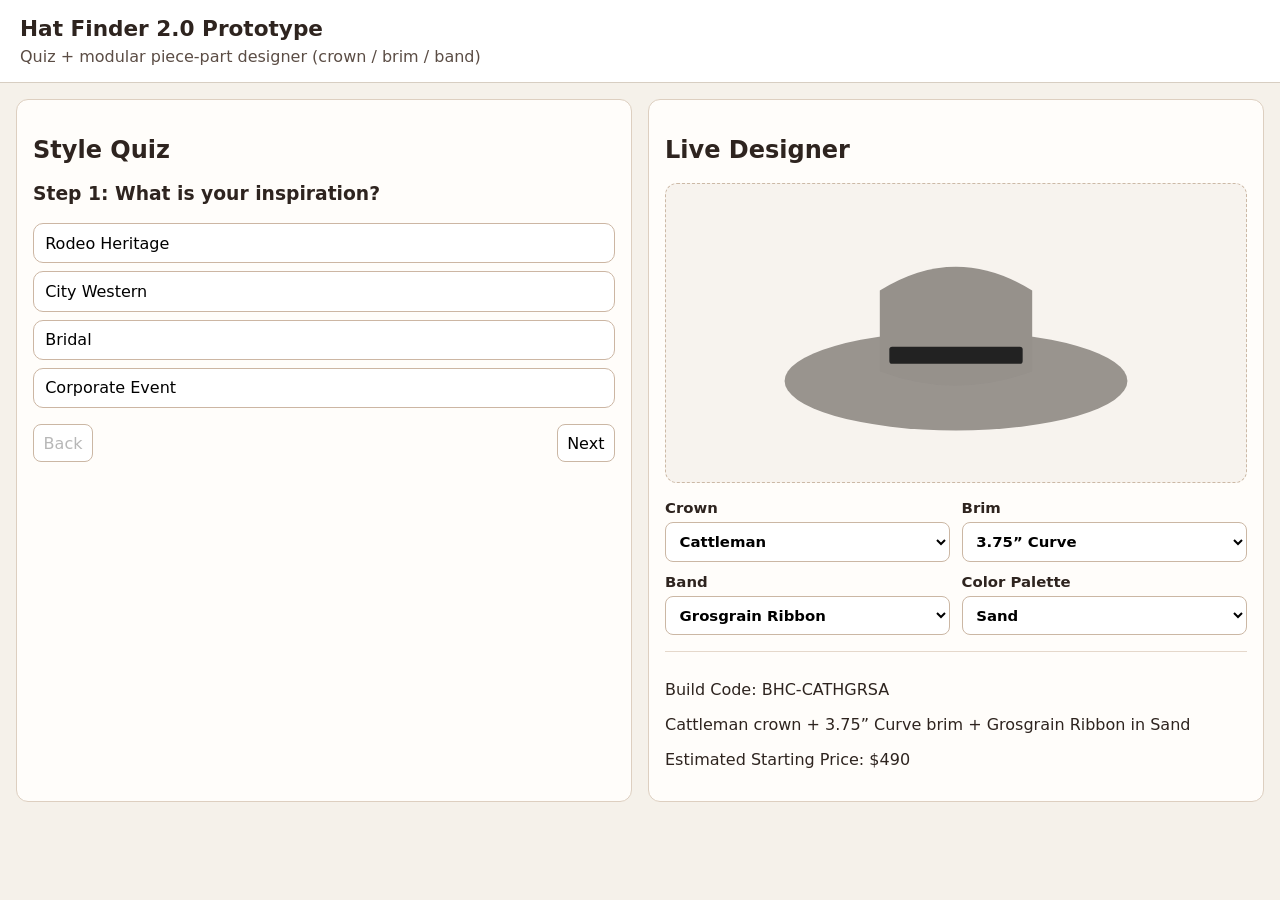
==== prototype/hat-finder-2.0/index.html @ c8cbddb5 "Build Hat Finder 2.0 interactive prototype with modular designer" ====
<!doctype html>
<html lang="en">
  <head>
    <meta charset="UTF-8" />
    <meta name="viewport" content="width=device-width, initial-scale=1.0" />
    <title>Broadmoor Hat Co — Hat Finder 2.0 Prototype</title>
    <link rel="stylesheet" href="./styles.css" />
  </head>
  <body>
    <header class="topbar">
      <h1>Hat Finder 2.0 Prototype</h1>
      <p>Quiz + modular piece-part designer (crown / brim / band)</p>
    </header>

    <main class="layout">
      <section class="panel" id="quizPanel">
        <h2>Style Quiz</h2>
        <div id="quizStep" class="quiz-step"></div>
        <div class="quiz-actions">
          <button id="prevBtn" type="button">Back</button>
          <button id="nextBtn" type="button">Next</button>
        </div>
      </section>

      <section class="panel" id="designerPanel">
        <h2>Live Designer</h2>
        <div class="preview-wrap">
          <svg class="hat-preview" viewBox="0 0 420 280" role="img" aria-label="Hat preview">
            <g id="layerBrim"></g>
            <g id="layerCrown"></g>
            <g id="layerBand"></g>
          </svg>
        </div>

        <form id="builderForm" class="controls">
          <label>
            Crown
            <select id="crownSelect"></select>
          </label>

          <label>
            Brim
            <select id="brimSelect"></select>
          </label>

          <label>
            Band
            <select id="bandSelect"></select>
          </label>

          <label>
            Color Palette
            <select id="colorSelect"></select>
          </label>
        </form>

        <div class="result">
          <p id="buildCode"></p>
          <p id="buildSummary"></p>
          <p id="buildPrice"></p>
        </div>
      </section>
    </main>

    <script src="./app.js"></script>
  </body>
</html>
---- prototype/hat-finder-2.0/styles.css ----
:root {
  --bg: #f5f1ea;
  --ink: #2e241f;
  --panel: #fffdfa;
  --accent: #7c4f3c;
}

* { box-sizing: border-box; }
body {
  margin: 0;
  font-family: Inter, system-ui, -apple-system, sans-serif;
  background: var(--bg);
  color: var(--ink);
}

.topbar {
  padding: 1rem 1.25rem;
  border-bottom: 1px solid #d7cec2;
  background: #fff;
}
.topbar h1 { margin: 0; font-size: 1.35rem; }
.topbar p { margin: 0.35rem 0 0; color: #5b4d45; }

.layout {
  display: grid;
  grid-template-columns: 1fr 1fr;
  gap: 1rem;
  padding: 1rem;
}

.panel {
  background: var(--panel);
  border: 1px solid #ddcfc0;
  border-radius: 12px;
  padding: 1rem;
}

.quiz-step h3 { margin-top: 0; }
.options { display: grid; gap: 0.5rem; }
.options button {
  border: 1px solid #ccb6a3;
  background: #fff;
  border-radius: 10px;
  padding: 0.6rem 0.7rem;
  text-align: left;
  cursor: pointer;
}
.options button.active {
  border-color: var(--accent);
  background: #f9efe7;
}
.quiz-actions {
  display: flex;
  justify-content: space-between;
  margin-top: 1rem;
}

.preview-wrap {
  display: grid;
  place-items: center;
  background: #f7f3ee;
  border: 1px dashed #ccb9a6;
  border-radius: 12px;
  min-height: 300px;
}
.hat-preview { width: 100%; max-width: 400px; }

.controls {
  display: grid;
  grid-template-columns: repeat(2, minmax(160px, 1fr));
  gap: 0.7rem;
  margin-top: 1rem;
}
.controls label {
  display: grid;
  gap: 0.3rem;
  font-weight: 600;
  font-size: 0.93rem;
}
select, button {
  font: inherit;
  padding: 0.55rem 0.6rem;
  border-radius: 8px;
  border: 1px solid #cbb7a4;
  background: #fff;
}

.result {
  margin-top: 1rem;
  border-top: 1px solid #e5d8cb;
  padding-top: 0.75rem;
}

@media (max-width: 900px) {
  .layout { grid-template-columns: 1fr; }
}
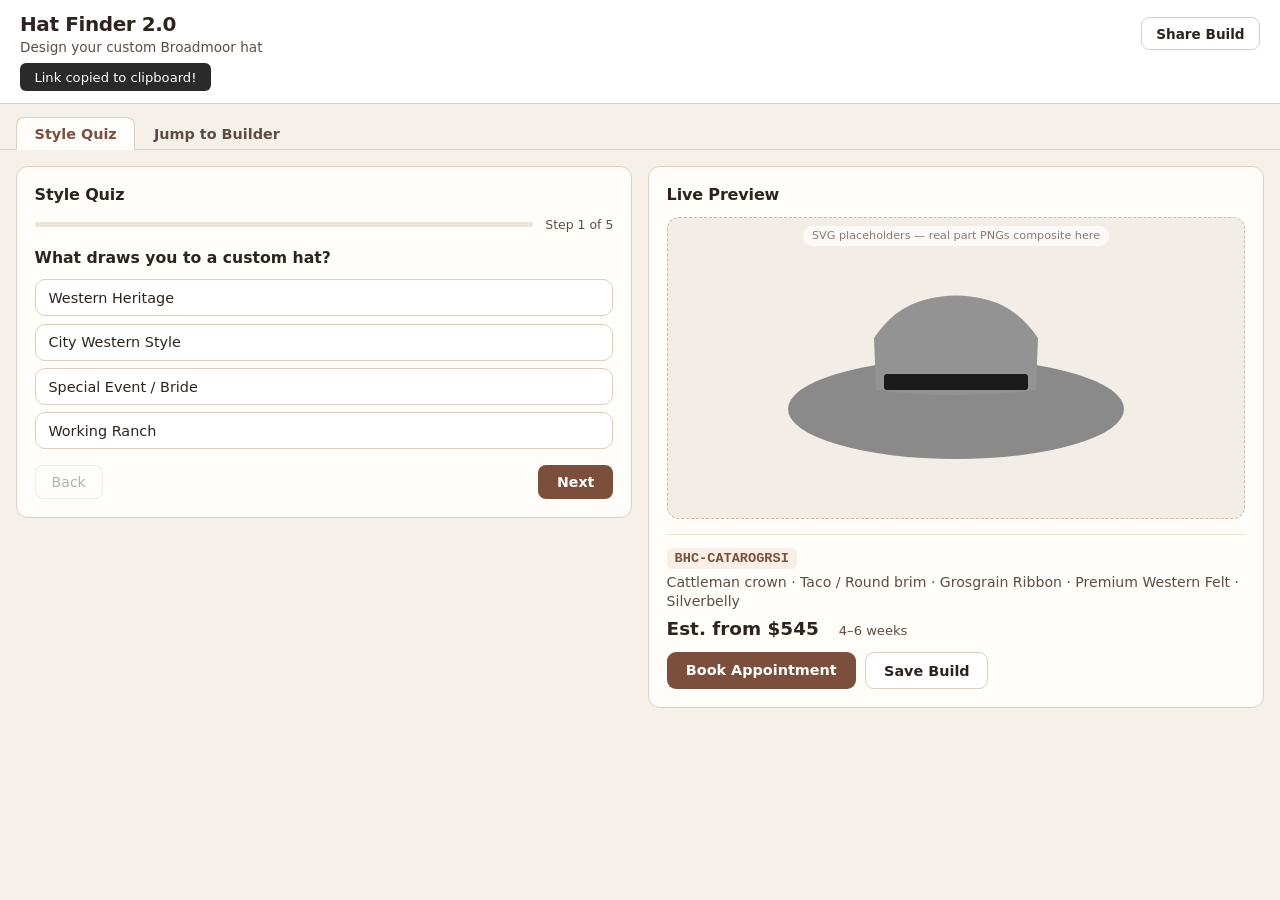
==== commit 0b4f2d37: "Extend Hat Finder 2.0 prototype with full manifest catalog and PNG asset system - Expand catalog to " ====
--- a/prototype/hat-finder-2.0/index.html
+++ b/prototype/hat-finder-2.0/index.html
@@ -3,61 +3,113 @@
   <head>
     <meta charset="UTF-8" />
     <meta name="viewport" content="width=device-width, initial-scale=1.0" />
-    <title>Broadmoor Hat Co — Hat Finder 2.0 Prototype</title>
+    <title>Broadmoor Hat Co — Hat Finder 2.0</title>
     <link rel="stylesheet" href="./styles.css" />
   </head>
   <body>
     <header class="topbar">
-      <h1>Hat Finder 2.0 Prototype</h1>
-      <p>Quiz + modular piece-part designer (crown / brim / band)</p>
+      <div class="topbar-inner">
+        <div class="topbar-brand">
+          <h1>Hat Finder 2.0</h1>
+          <p>Design your custom Broadmoor hat</p>
+        </div>
+        <button id="shareBtn" class="btn-share" type="button">Share Build</button>
+      </div>
+      <div id="shareToast" class="share-toast" hidden>Link copied to clipboard!</div>
     </header>
 
+    <nav class="mode-tabs" role="tablist">
+      <button class="tab active" data-mode="quiz" role="tab" aria-selected="true">Style Quiz</button>
+      <button class="tab" data-mode="builder" role="tab" aria-selected="false">Jump to Builder</button>
+    </nav>
+
     <main class="layout">
-      <section class="panel" id="quizPanel">
-        <h2>Style Quiz</h2>
-        <div id="quizStep" class="quiz-step"></div>
-        <div class="quiz-actions">
-          <button id="prevBtn" type="button">Back</button>
-          <button id="nextBtn" type="button">Next</button>
+      <!-- Left panel: quiz or builder controls -->
+      <section class="panel" id="leftPanel">
+
+        <!-- QUIZ MODE -->
+        <div id="quizSection">
+          <h2>Style Quiz</h2>
+          <div class="quiz-progress-wrap">
+            <div class="quiz-progress-track">
+              <div id="quizProgressBar" class="quiz-progress-fill"></div>
+            </div>
+            <span id="quizProgressLabel" class="quiz-progress-label">Step 1 of 5</span>
+          </div>
+          <div id="quizStep" class="quiz-step"></div>
+          <div class="quiz-actions">
+            <button id="prevBtn" type="button" class="btn-outline">Back</button>
+            <button id="nextBtn" type="button" class="btn-primary">Next</button>
+          </div>
+        </div>
+
+        <!-- BUILDER MODE -->
+        <div id="builderSection" hidden>
+          <h2>Configure Your Hat</h2>
+          <form id="builderForm" class="controls" autocomplete="off">
+            <label class="control-label">
+              Crown Style
+              <select id="crownSelect"></select>
+            </label>
+            <label class="control-label">
+              Brim Style
+              <select id="brimStyleSelect"></select>
+            </label>
+            <label class="control-label">
+              Brim Edge
+              <select id="brimEdgeSelect"></select>
+            </label>
+            <label class="control-label">
+              Band
+              <select id="bandSelect"></select>
+            </label>
+            <label class="control-label">
+              Material
+              <select id="materialSelect"></select>
+            </label>
+          </form>
+
+          <div class="color-section">
+            <div class="color-section-label">Color</div>
+            <div id="colorChips" class="color-chips" role="radiogroup" aria-label="Hat color"></div>
+          </div>
         </div>
       </section>
 
+      <!-- Right panel: live preview + result -->
       <section class="panel" id="designerPanel">
-        <h2>Live Designer</h2>
+        <h2>Live Preview</h2>
         <div class="preview-wrap">
-          <svg class="hat-preview" viewBox="0 0 420 280" role="img" aria-label="Hat preview">
+          <div id="assetBadge" class="asset-badge">SVG placeholders — real part PNGs composite here</div>
+          <svg
+            class="hat-preview"
+            viewBox="0 0 420 300"
+            role="img"
+            aria-label="Hat preview"
+            id="hatPreview"
+            xmlns="http://www.w3.org/2000/svg"
+          >
+            <defs id="svgDefs"></defs>
             <g id="layerBrim"></g>
             <g id="layerCrown"></g>
             <g id="layerBand"></g>
           </svg>
         </div>
 
-        <form id="builderForm" class="controls">
-          <label>
-            Crown
-            <select id="crownSelect"></select>
-          </label>
-
-          <label>
-            Brim
-            <select id="brimSelect"></select>
-          </label>
-
-          <label>
-            Band
-            <select id="bandSelect"></select>
-          </label>
-
-          <label>
-            Color Palette
-            <select id="colorSelect"></select>
-          </label>
-        </form>
-
         <div class="result">
-          <p id="buildCode"></p>
-          <p id="buildSummary"></p>
-          <p id="buildPrice"></p>
+          <div class="build-meta-row">
+            <span id="buildCode" class="build-code"></span>
+          </div>
+          <p id="buildSummary" class="build-summary"></p>
+          <div class="build-stats">
+            <span id="buildPrice" class="build-price"></span>
+            <span id="buildTurnaround" class="build-turnaround"></span>
+          </div>
+          <div id="compatNote" class="compat-note" hidden></div>
+          <div class="cta-row">
+            <a href="https://broadmoorhatco.com" target="_blank" rel="noopener" class="btn-cta">Book Appointment</a>
+            <button class="btn-secondary" type="button" id="saveBtn">Save Build</button>
+          </div>
         </div>
       </section>
     </main>
--- a/prototype/hat-finder-2.0/styles.css
+++ b/prototype/hat-finder-2.0/styles.css
@@ -1,96 +1,390 @@
 :root {
   --bg: #f5f1ea;
   --ink: #2e241f;
+  --ink-light: #5b4d45;
   --panel: #fffdfa;
   --accent: #7c4f3c;
+  --accent-light: #f9efe7;
+  --border: #ddcfc0;
+  --border-light: #ece3d8;
 }
 
 * { box-sizing: border-box; }
+
 body {
   margin: 0;
   font-family: Inter, system-ui, -apple-system, sans-serif;
   background: var(--bg);
   color: var(--ink);
-}
-
+  font-size: 15px;
+}
+
+/* ── Topbar ── */
 .topbar {
-  padding: 1rem 1.25rem;
-  border-bottom: 1px solid #d7cec2;
-  background: #fff;
-}
-.topbar h1 { margin: 0; font-size: 1.35rem; }
-.topbar p { margin: 0.35rem 0 0; color: #5b4d45; }
-
+  background: #fff;
+  border-bottom: 1px solid var(--border);
+  padding: 0.75rem 1.25rem;
+  position: sticky;
+  top: 0;
+  z-index: 10;
+}
+.topbar-inner {
+  display: flex;
+  align-items: center;
+  justify-content: space-between;
+  gap: 1rem;
+}
+.topbar-brand h1 { margin: 0; font-size: 1.25rem; letter-spacing: -0.02em; }
+.topbar-brand p  { margin: 0.2rem 0 0; color: var(--ink-light); font-size: 0.85rem; }
+
+.btn-share {
+  font: inherit;
+  font-size: 0.85rem;
+  font-weight: 600;
+  padding: 0.45rem 0.9rem;
+  border-radius: 8px;
+  border: 1px solid var(--border);
+  background: #fff;
+  cursor: pointer;
+  white-space: nowrap;
+  color: var(--ink);
+}
+.btn-share:hover { background: var(--bg); }
+
+.share-toast {
+  background: #2a2a2a;
+  color: #fff;
+  font-size: 0.82rem;
+  padding: 0.4rem 0.9rem;
+  border-radius: 6px;
+  margin-top: 0.5rem;
+  display: inline-block;
+}
+
+/* ── Mode tabs ── */
+.mode-tabs {
+  display: flex;
+  gap: 0;
+  padding: 0.75rem 1rem 0;
+  border-bottom: 1px solid var(--border);
+  background: var(--bg);
+}
+.tab {
+  font: inherit;
+  font-size: 0.9rem;
+  font-weight: 600;
+  padding: 0.5rem 1.1rem;
+  border: 1px solid transparent;
+  border-bottom: none;
+  border-radius: 8px 8px 0 0;
+  background: transparent;
+  color: var(--ink-light);
+  cursor: pointer;
+  position: relative;
+  top: 1px;
+}
+.tab.active {
+  background: var(--panel);
+  border-color: var(--border);
+  color: var(--accent);
+}
+
+/* ── Two-column layout ── */
 .layout {
   display: grid;
   grid-template-columns: 1fr 1fr;
   gap: 1rem;
   padding: 1rem;
+  align-items: start;
 }
 
 .panel {
   background: var(--panel);
-  border: 1px solid #ddcfc0;
+  border: 1px solid var(--border);
   border-radius: 12px;
-  padding: 1rem;
-}
-
-.quiz-step h3 { margin-top: 0; }
-.options { display: grid; gap: 0.5rem; }
+  padding: 1.1rem;
+}
+.panel h2 {
+  margin: 0 0 0.85rem;
+  font-size: 1rem;
+  font-weight: 700;
+  letter-spacing: -0.01em;
+}
+
+/* ── Quiz ── */
+.quiz-progress-wrap {
+  display: flex;
+  align-items: center;
+  gap: 0.75rem;
+  margin-bottom: 1rem;
+}
+.quiz-progress-track {
+  flex: 1;
+  height: 5px;
+  background: var(--border-light);
+  border-radius: 3px;
+  overflow: hidden;
+}
+.quiz-progress-fill {
+  height: 100%;
+  background: var(--accent);
+  border-radius: 3px;
+  transition: width 0.3s ease;
+}
+.quiz-progress-label {
+  font-size: 0.78rem;
+  color: var(--ink-light);
+  white-space: nowrap;
+}
+
+.quiz-step h3 {
+  margin: 0 0 0.75rem;
+  font-size: 0.98rem;
+  font-weight: 700;
+}
+.options { display: grid; gap: 0.45rem; }
 .options button {
-  border: 1px solid #ccb6a3;
+  border: 1.5px solid var(--border);
   background: #fff;
   border-radius: 10px;
-  padding: 0.6rem 0.7rem;
+  padding: 0.6rem 0.8rem;
   text-align: left;
   cursor: pointer;
-}
+  font: inherit;
+  font-size: 0.9rem;
+  color: var(--ink);
+  transition: border-color 0.15s, background 0.15s;
+}
+.options button:hover { border-color: var(--accent); }
 .options button.active {
   border-color: var(--accent);
-  background: #f9efe7;
-}
+  background: var(--accent-light);
+  font-weight: 600;
+}
+
 .quiz-actions {
   display: flex;
   justify-content: space-between;
+  gap: 0.5rem;
   margin-top: 1rem;
 }
-
+.btn-outline {
+  font: inherit;
+  font-size: 0.88rem;
+  padding: 0.5rem 1rem;
+  border-radius: 8px;
+  border: 1px solid var(--border);
+  background: #fff;
+  cursor: pointer;
+  color: var(--ink);
+}
+.btn-outline:disabled { opacity: 0.35; cursor: default; }
+.btn-primary {
+  font: inherit;
+  font-size: 0.88rem;
+  font-weight: 700;
+  padding: 0.5rem 1.2rem;
+  border-radius: 8px;
+  border: none;
+  background: var(--accent);
+  color: #fff;
+  cursor: pointer;
+}
+.btn-primary:hover { background: #6a4133; }
+
+/* ── Builder controls ── */
+.controls {
+  display: grid;
+  grid-template-columns: 1fr 1fr;
+  gap: 0.65rem;
+}
+.control-label {
+  display: grid;
+  gap: 0.3rem;
+  font-weight: 600;
+  font-size: 0.85rem;
+}
+select {
+  font: inherit;
+  font-size: 0.88rem;
+  padding: 0.5rem 0.6rem;
+  border-radius: 8px;
+  border: 1px solid var(--border);
+  background: #fff;
+  color: var(--ink);
+  width: 100%;
+}
+
+/* ── Color chips ── */
+.color-section {
+  margin-top: 1rem;
+  padding-top: 0.9rem;
+  border-top: 1px solid var(--border-light);
+}
+.color-section-label {
+  font-size: 0.85rem;
+  font-weight: 600;
+  margin-bottom: 0.55rem;
+}
+.color-chips {
+  display: flex;
+  flex-wrap: wrap;
+  gap: 0.5rem;
+}
+.color-chip {
+  display: flex;
+  flex-direction: column;
+  align-items: center;
+  gap: 0.3rem;
+  cursor: pointer;
+  background: none;
+  border: none;
+  padding: 0;
+  font: inherit;
+}
+.chip-swatch {
+  width: 34px;
+  height: 34px;
+  border-radius: 50%;
+  border: 2.5px solid transparent;
+  outline: 2px solid var(--border);
+  transition: outline-color 0.15s, transform 0.15s;
+}
+.color-chip.active .chip-swatch {
+  outline-color: var(--accent);
+  transform: scale(1.15);
+}
+.chip-label {
+  font-size: 0.72rem;
+  color: var(--ink-light);
+  text-align: center;
+  max-width: 50px;
+  line-height: 1.2;
+}
+
+/* ── Preview ── */
 .preview-wrap {
-  display: grid;
-  place-items: center;
-  background: #f7f3ee;
+  position: relative;
+  background: #f2ede6;
   border: 1px dashed #ccb9a6;
   border-radius: 12px;
-  min-height: 300px;
-}
-.hat-preview { width: 100%; max-width: 400px; }
-
-.controls {
-  display: grid;
-  grid-template-columns: repeat(2, minmax(160px, 1fr));
-  gap: 0.7rem;
-  margin-top: 1rem;
-}
-.controls label {
-  display: grid;
-  gap: 0.3rem;
-  font-weight: 600;
-  font-size: 0.93rem;
-}
-select, button {
-  font: inherit;
-  padding: 0.55rem 0.6rem;
-  border-radius: 8px;
-  border: 1px solid #cbb7a4;
-  background: #fff;
-}
-
+  min-height: 280px;
+  display: flex;
+  flex-direction: column;
+  align-items: center;
+  justify-content: center;
+  overflow: hidden;
+}
+.asset-badge {
+  position: absolute;
+  top: 8px;
+  left: 50%;
+  transform: translateX(-50%);
+  font-size: 0.7rem;
+  color: #8a7a6e;
+  background: rgba(255,255,255,0.75);
+  padding: 0.2rem 0.55rem;
+  border-radius: 20px;
+  white-space: nowrap;
+  pointer-events: none;
+}
+.asset-badge.has-assets {
+  color: #4a7a4a;
+  background: rgba(220,240,220,0.85);
+}
+.hat-preview { width: 100%; max-width: 420px; }
+
+/* ── Result section ── */
 .result {
-  margin-top: 1rem;
-  border-top: 1px solid #e5d8cb;
-  padding-top: 0.75rem;
-}
-
-@media (max-width: 900px) {
+  margin-top: 0.9rem;
+  padding-top: 0.85rem;
+  border-top: 1px solid var(--border-light);
+}
+.build-meta-row {
+  margin-bottom: 0.4rem;
+}
+.build-code {
+  font-family: 'Courier New', monospace;
+  font-size: 0.85rem;
+  font-weight: 700;
+  color: var(--accent);
+  background: var(--accent-light);
+  padding: 0.2rem 0.5rem;
+  border-radius: 5px;
+}
+.build-summary {
+  margin: 0.35rem 0;
+  font-size: 0.88rem;
+  color: var(--ink-light);
+  line-height: 1.4;
+}
+.build-stats {
+  display: flex;
+  gap: 1.25rem;
+  align-items: baseline;
+  margin: 0.4rem 0;
+}
+.build-price {
+  font-size: 1.15rem;
+  font-weight: 700;
+  color: var(--ink);
+}
+.build-turnaround {
+  font-size: 0.82rem;
+  color: var(--ink-light);
+}
+
+.compat-note {
+  font-size: 0.82rem;
+  color: #7a5000;
+  background: #fff8e6;
+  border: 1px solid #f0d98c;
+  border-radius: 8px;
+  padding: 0.45rem 0.7rem;
+  margin: 0.5rem 0;
+}
+
+.cta-row {
+  display: flex;
+  gap: 0.6rem;
+  margin-top: 0.8rem;
+  flex-wrap: wrap;
+}
+.btn-cta {
+  display: inline-block;
+  font: inherit;
+  font-size: 0.9rem;
+  font-weight: 700;
+  padding: 0.6rem 1.2rem;
+  border-radius: 9px;
+  border: none;
+  background: var(--accent);
+  color: #fff;
+  cursor: pointer;
+  text-decoration: none;
+  text-align: center;
+}
+.btn-cta:hover { background: #6a4133; }
+.btn-secondary {
+  font: inherit;
+  font-size: 0.9rem;
+  font-weight: 600;
+  padding: 0.6rem 1.1rem;
+  border-radius: 9px;
+  border: 1px solid var(--border);
+  background: #fff;
+  color: var(--ink);
+  cursor: pointer;
+}
+.btn-secondary:hover { background: var(--bg); }
+
+/* ── Responsive ── */
+@media (max-width: 860px) {
   .layout { grid-template-columns: 1fr; }
-}
+  .controls { grid-template-columns: 1fr 1fr; }
+  .asset-badge { font-size: 0.65rem; }
+}
+@media (max-width: 480px) {
+  .controls { grid-template-columns: 1fr; }
+  .topbar-brand p { display: none; }
+}
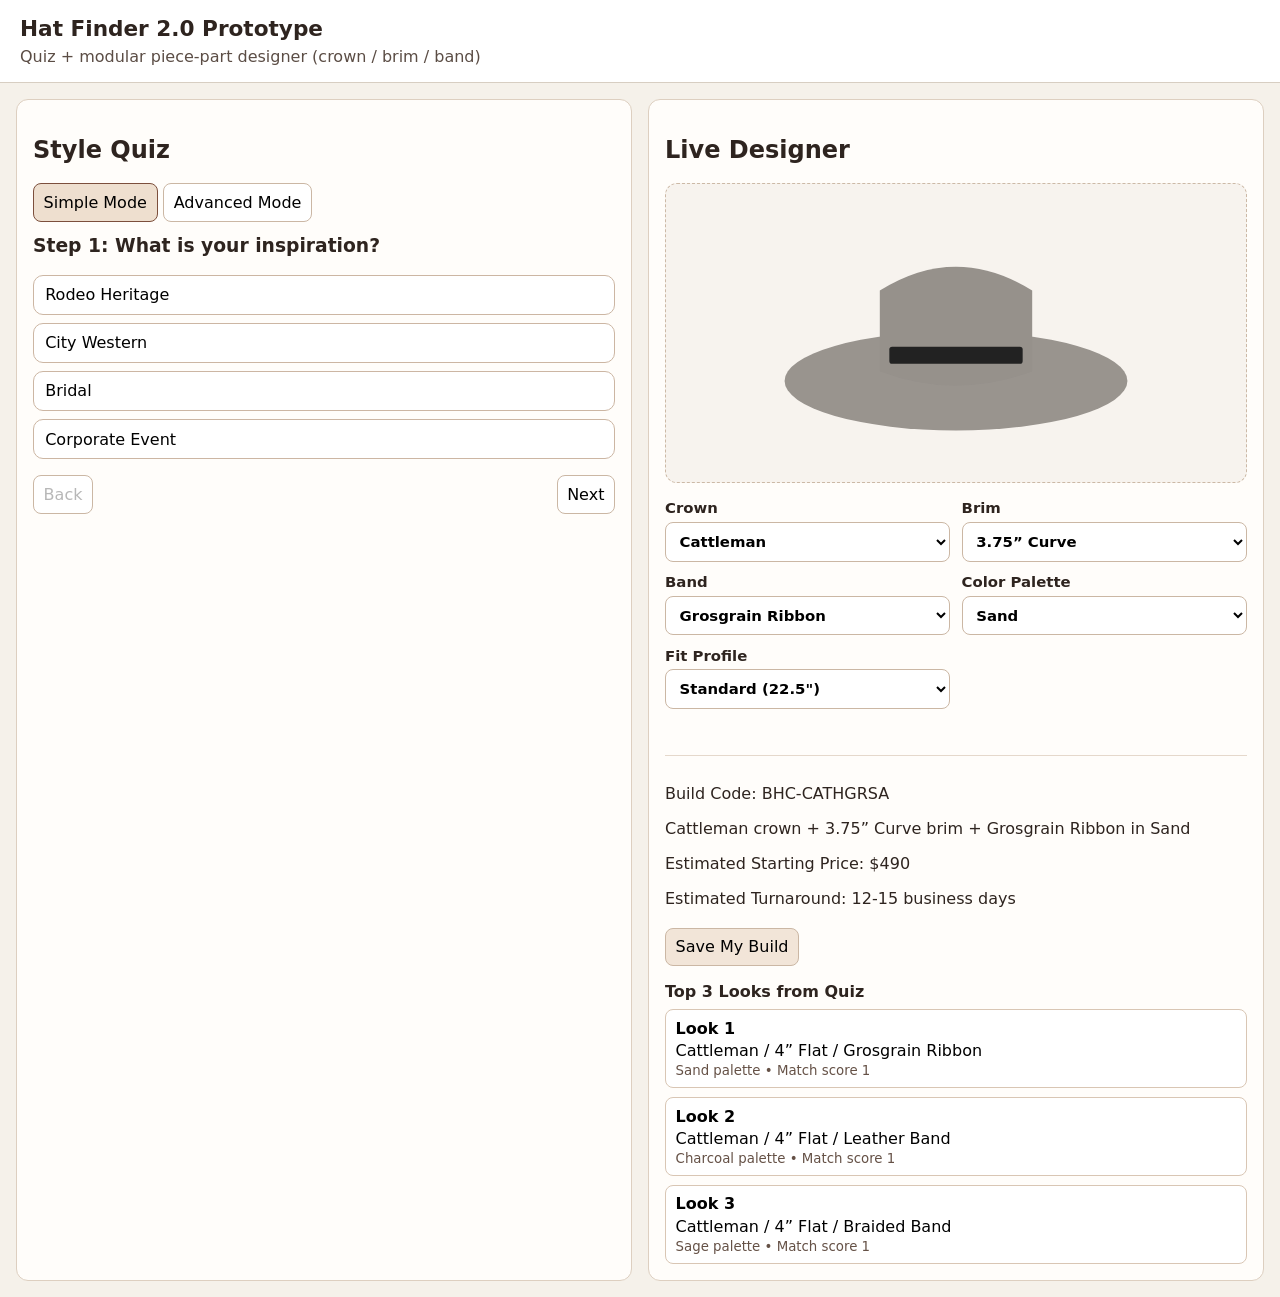
==== commit 380af91b: "Add full website HTML preview launcher" ====
--- a/prototype/hat-finder-2.0/index.html
+++ b/prototype/hat-finder-2.0/index.html
@@ -3,114 +3,81 @@
   <head>
     <meta charset="UTF-8" />
     <meta name="viewport" content="width=device-width, initial-scale=1.0" />
-    <title>Broadmoor Hat Co — Hat Finder 2.0</title>
+    <title>Broadmoor Hat Co — Hat Finder 2.0 Prototype</title>
     <link rel="stylesheet" href="./styles.css" />
   </head>
   <body>
     <header class="topbar">
-      <div class="topbar-inner">
-        <div class="topbar-brand">
-          <h1>Hat Finder 2.0</h1>
-          <p>Design your custom Broadmoor hat</p>
-        </div>
-        <button id="shareBtn" class="btn-share" type="button">Share Build</button>
-      </div>
-      <div id="shareToast" class="share-toast" hidden>Link copied to clipboard!</div>
+      <h1>Hat Finder 2.0 Prototype</h1>
+      <p>Quiz + modular piece-part designer (crown / brim / band)</p>
     </header>
 
-    <nav class="mode-tabs" role="tablist">
-      <button class="tab active" data-mode="quiz" role="tab" aria-selected="true">Style Quiz</button>
-      <button class="tab" data-mode="builder" role="tab" aria-selected="false">Jump to Builder</button>
-    </nav>
-
     <main class="layout">
-      <!-- Left panel: quiz or builder controls -->
-      <section class="panel" id="leftPanel">
-
-        <!-- QUIZ MODE -->
-        <div id="quizSection">
-          <h2>Style Quiz</h2>
-          <div class="quiz-progress-wrap">
-            <div class="quiz-progress-track">
-              <div id="quizProgressBar" class="quiz-progress-fill"></div>
-            </div>
-            <span id="quizProgressLabel" class="quiz-progress-label">Step 1 of 5</span>
-          </div>
-          <div id="quizStep" class="quiz-step"></div>
-          <div class="quiz-actions">
-            <button id="prevBtn" type="button" class="btn-outline">Back</button>
-            <button id="nextBtn" type="button" class="btn-primary">Next</button>
-          </div>
+      <section class="panel" id="quizPanel">
+        <h2>Style Quiz</h2>
+        <div class="mode-toggle" role="tablist" aria-label="Builder mode">
+          <button id="simpleModeBtn" type="button" class="active">Simple Mode</button>
+          <button id="advancedModeBtn" type="button">Advanced Mode</button>
         </div>
-
-        <!-- BUILDER MODE -->
-        <div id="builderSection" hidden>
-          <h2>Configure Your Hat</h2>
-          <form id="builderForm" class="controls" autocomplete="off">
-            <label class="control-label">
-              Crown Style
-              <select id="crownSelect"></select>
-            </label>
-            <label class="control-label">
-              Brim Style
-              <select id="brimStyleSelect"></select>
-            </label>
-            <label class="control-label">
-              Brim Edge
-              <select id="brimEdgeSelect"></select>
-            </label>
-            <label class="control-label">
-              Band
-              <select id="bandSelect"></select>
-            </label>
-            <label class="control-label">
-              Material
-              <select id="materialSelect"></select>
-            </label>
-          </form>
-
-          <div class="color-section">
-            <div class="color-section-label">Color</div>
-            <div id="colorChips" class="color-chips" role="radiogroup" aria-label="Hat color"></div>
-          </div>
+        <div id="quizStep" class="quiz-step"></div>
+        <div class="quiz-actions">
+          <button id="prevBtn" type="button">Back</button>
+          <button id="nextBtn" type="button">Next</button>
         </div>
       </section>
 
-      <!-- Right panel: live preview + result -->
       <section class="panel" id="designerPanel">
-        <h2>Live Preview</h2>
+        <h2>Live Designer</h2>
         <div class="preview-wrap">
-          <div id="assetBadge" class="asset-badge">SVG placeholders — real part PNGs composite here</div>
-          <svg
-            class="hat-preview"
-            viewBox="0 0 420 300"
-            role="img"
-            aria-label="Hat preview"
-            id="hatPreview"
-            xmlns="http://www.w3.org/2000/svg"
-          >
-            <defs id="svgDefs"></defs>
+          <svg class="hat-preview" viewBox="0 0 420 280" role="img" aria-label="Hat preview">
             <g id="layerBrim"></g>
             <g id="layerCrown"></g>
             <g id="layerBand"></g>
           </svg>
         </div>
 
+        <form id="builderForm" class="controls">
+          <label>
+            Crown
+            <select id="crownSelect"></select>
+          </label>
+
+          <label>
+            Brim
+            <select id="brimSelect"></select>
+          </label>
+
+          <label>
+            Band
+            <select id="bandSelect"></select>
+          </label>
+
+          <label>
+            Color Palette
+            <select id="colorSelect"></select>
+          </label>
+
+          <label>
+            Fit Profile
+            <select id="fitSelect"></select>
+          </label>
+        </form>
+
+        <div id="compatibilityMessage" class="notice" aria-live="polite"></div>
+
         <div class="result">
-          <div class="build-meta-row">
-            <span id="buildCode" class="build-code"></span>
-          </div>
-          <p id="buildSummary" class="build-summary"></p>
-          <div class="build-stats">
-            <span id="buildPrice" class="build-price"></span>
-            <span id="buildTurnaround" class="build-turnaround"></span>
-          </div>
-          <div id="compatNote" class="compat-note" hidden></div>
-          <div class="cta-row">
-            <a href="https://broadmoorhatco.com" target="_blank" rel="noopener" class="btn-cta">Book Appointment</a>
-            <button class="btn-secondary" type="button" id="saveBtn">Save Build</button>
-          </div>
+          <p id="buildCode"></p>
+          <p id="buildSummary"></p>
+          <p id="buildPrice"></p>
+          <p id="buildTurnaround"></p>
+          <button id="saveBuildBtn" type="button">Save My Build</button>
+          <p id="savedBuildMessage"></p>
         </div>
+
+        <section class="recommendations">
+          <h3>Top 3 Looks from Quiz</h3>
+          <div id="recommendationsList" class="recommendations-list"></div>
+        </section>
       </section>
     </main>
 
--- a/prototype/hat-finder-2.0/styles.css
+++ b/prototype/hat-finder-2.0/styles.css
@@ -1,390 +1,153 @@
 :root {
   --bg: #f5f1ea;
   --ink: #2e241f;
-  --ink-light: #5b4d45;
   --panel: #fffdfa;
   --accent: #7c4f3c;
-  --accent-light: #f9efe7;
-  --border: #ddcfc0;
-  --border-light: #ece3d8;
 }
 
 * { box-sizing: border-box; }
-
 body {
   margin: 0;
   font-family: Inter, system-ui, -apple-system, sans-serif;
   background: var(--bg);
   color: var(--ink);
-  font-size: 15px;
 }
 
-/* ── Topbar ── */
 .topbar {
+  padding: 1rem 1.25rem;
+  border-bottom: 1px solid #d7cec2;
   background: #fff;
-  border-bottom: 1px solid var(--border);
-  padding: 0.75rem 1.25rem;
-  position: sticky;
-  top: 0;
-  z-index: 10;
 }
-.topbar-inner {
-  display: flex;
-  align-items: center;
-  justify-content: space-between;
-  gap: 1rem;
-}
-.topbar-brand h1 { margin: 0; font-size: 1.25rem; letter-spacing: -0.02em; }
-.topbar-brand p  { margin: 0.2rem 0 0; color: var(--ink-light); font-size: 0.85rem; }
+.topbar h1 { margin: 0; font-size: 1.35rem; }
+.topbar p { margin: 0.35rem 0 0; color: #5b4d45; }
 
-.btn-share {
-  font: inherit;
-  font-size: 0.85rem;
-  font-weight: 600;
-  padding: 0.45rem 0.9rem;
-  border-radius: 8px;
-  border: 1px solid var(--border);
-  background: #fff;
-  cursor: pointer;
-  white-space: nowrap;
-  color: var(--ink);
-}
-.btn-share:hover { background: var(--bg); }
-
-.share-toast {
-  background: #2a2a2a;
-  color: #fff;
-  font-size: 0.82rem;
-  padding: 0.4rem 0.9rem;
-  border-radius: 6px;
-  margin-top: 0.5rem;
-  display: inline-block;
-}
-
-/* ── Mode tabs ── */
-.mode-tabs {
-  display: flex;
-  gap: 0;
-  padding: 0.75rem 1rem 0;
-  border-bottom: 1px solid var(--border);
-  background: var(--bg);
-}
-.tab {
-  font: inherit;
-  font-size: 0.9rem;
-  font-weight: 600;
-  padding: 0.5rem 1.1rem;
-  border: 1px solid transparent;
-  border-bottom: none;
-  border-radius: 8px 8px 0 0;
-  background: transparent;
-  color: var(--ink-light);
-  cursor: pointer;
-  position: relative;
-  top: 1px;
-}
-.tab.active {
-  background: var(--panel);
-  border-color: var(--border);
-  color: var(--accent);
-}
-
-/* ── Two-column layout ── */
 .layout {
   display: grid;
   grid-template-columns: 1fr 1fr;
   gap: 1rem;
   padding: 1rem;
-  align-items: start;
 }
 
 .panel {
   background: var(--panel);
-  border: 1px solid var(--border);
+  border: 1px solid #ddcfc0;
   border-radius: 12px;
-  padding: 1.1rem;
-}
-.panel h2 {
-  margin: 0 0 0.85rem;
-  font-size: 1rem;
-  font-weight: 700;
-  letter-spacing: -0.01em;
+  padding: 1rem;
 }
 
-/* ── Quiz ── */
-.quiz-progress-wrap {
-  display: flex;
-  align-items: center;
-  gap: 0.75rem;
-  margin-bottom: 1rem;
-}
-.quiz-progress-track {
-  flex: 1;
-  height: 5px;
-  background: var(--border-light);
-  border-radius: 3px;
-  overflow: hidden;
-}
-.quiz-progress-fill {
-  height: 100%;
-  background: var(--accent);
-  border-radius: 3px;
-  transition: width 0.3s ease;
-}
-.quiz-progress-label {
-  font-size: 0.78rem;
-  color: var(--ink-light);
-  white-space: nowrap;
+.mode-toggle {
+  display: inline-flex;
+  gap: 0.35rem;
+  margin-bottom: 0.8rem;
 }
 
-.quiz-step h3 {
-  margin: 0 0 0.75rem;
-  font-size: 0.98rem;
-  font-weight: 700;
+.mode-toggle button.active {
+  background: #eedfcf;
+  border-color: var(--accent);
 }
-.options { display: grid; gap: 0.45rem; }
+
+.quiz-step h3 { margin-top: 0; }
+.options { display: grid; gap: 0.5rem; }
 .options button {
-  border: 1.5px solid var(--border);
+  border: 1px solid #ccb6a3;
   background: #fff;
   border-radius: 10px;
-  padding: 0.6rem 0.8rem;
+  padding: 0.6rem 0.7rem;
   text-align: left;
   cursor: pointer;
-  font: inherit;
-  font-size: 0.9rem;
-  color: var(--ink);
-  transition: border-color 0.15s, background 0.15s;
 }
-.options button:hover { border-color: var(--accent); }
 .options button.active {
   border-color: var(--accent);
-  background: var(--accent-light);
-  font-weight: 600;
+  background: #f9efe7;
 }
-
 .quiz-actions {
   display: flex;
   justify-content: space-between;
-  gap: 0.5rem;
   margin-top: 1rem;
 }
-.btn-outline {
-  font: inherit;
-  font-size: 0.88rem;
-  padding: 0.5rem 1rem;
-  border-radius: 8px;
-  border: 1px solid var(--border);
-  background: #fff;
-  cursor: pointer;
-  color: var(--ink);
+
+.preview-wrap {
+  display: grid;
+  place-items: center;
+  background: #f7f3ee;
+  border: 1px dashed #ccb9a6;
+  border-radius: 12px;
+  min-height: 300px;
 }
-.btn-outline:disabled { opacity: 0.35; cursor: default; }
-.btn-primary {
-  font: inherit;
-  font-size: 0.88rem;
-  font-weight: 700;
-  padding: 0.5rem 1.2rem;
-  border-radius: 8px;
-  border: none;
-  background: var(--accent);
-  color: #fff;
-  cursor: pointer;
-}
-.btn-primary:hover { background: #6a4133; }
+.hat-preview { width: 100%; max-width: 400px; }
 
-/* ── Builder controls ── */
 .controls {
   display: grid;
-  grid-template-columns: 1fr 1fr;
-  gap: 0.65rem;
+  grid-template-columns: repeat(2, minmax(160px, 1fr));
+  gap: 0.7rem;
+  margin-top: 1rem;
 }
-.control-label {
+.controls label {
   display: grid;
   gap: 0.3rem;
   font-weight: 600;
-  font-size: 0.85rem;
+  font-size: 0.93rem;
 }
-select {
+select, button {
   font: inherit;
-  font-size: 0.88rem;
-  padding: 0.5rem 0.6rem;
+  padding: 0.55rem 0.6rem;
   border-radius: 8px;
-  border: 1px solid var(--border);
+  border: 1px solid #cbb7a4;
   background: #fff;
-  color: var(--ink);
-  width: 100%;
 }
 
-/* ── Color chips ── */
-.color-section {
-  margin-top: 1rem;
-  padding-top: 0.9rem;
-  border-top: 1px solid var(--border-light);
-}
-.color-section-label {
-  font-size: 0.85rem;
-  font-weight: 600;
-  margin-bottom: 0.55rem;
-}
-.color-chips {
-  display: flex;
-  flex-wrap: wrap;
-  gap: 0.5rem;
-}
-.color-chip {
-  display: flex;
-  flex-direction: column;
-  align-items: center;
-  gap: 0.3rem;
-  cursor: pointer;
-  background: none;
-  border: none;
-  padding: 0;
-  font: inherit;
-}
-.chip-swatch {
-  width: 34px;
-  height: 34px;
-  border-radius: 50%;
-  border: 2.5px solid transparent;
-  outline: 2px solid var(--border);
-  transition: outline-color 0.15s, transform 0.15s;
-}
-.color-chip.active .chip-swatch {
-  outline-color: var(--accent);
-  transform: scale(1.15);
-}
-.chip-label {
-  font-size: 0.72rem;
-  color: var(--ink-light);
-  text-align: center;
-  max-width: 50px;
-  line-height: 1.2;
+.notice {
+  min-height: 1.25rem;
+  margin-top: 0.6rem;
+  color: #7b3f2a;
+  font-size: 0.92rem;
 }
 
-/* ── Preview ── */
-.preview-wrap {
-  position: relative;
-  background: #f2ede6;
-  border: 1px dashed #ccb9a6;
-  border-radius: 12px;
-  min-height: 280px;
-  display: flex;
-  flex-direction: column;
-  align-items: center;
-  justify-content: center;
-  overflow: hidden;
-}
-.asset-badge {
-  position: absolute;
-  top: 8px;
-  left: 50%;
-  transform: translateX(-50%);
-  font-size: 0.7rem;
-  color: #8a7a6e;
-  background: rgba(255,255,255,0.75);
-  padding: 0.2rem 0.55rem;
-  border-radius: 20px;
-  white-space: nowrap;
-  pointer-events: none;
-}
-.asset-badge.has-assets {
-  color: #4a7a4a;
-  background: rgba(220,240,220,0.85);
-}
-.hat-preview { width: 100%; max-width: 420px; }
-
-/* ── Result section ── */
 .result {
-  margin-top: 0.9rem;
-  padding-top: 0.85rem;
-  border-top: 1px solid var(--border-light);
-}
-.build-meta-row {
-  margin-bottom: 0.4rem;
-}
-.build-code {
-  font-family: 'Courier New', monospace;
-  font-size: 0.85rem;
-  font-weight: 700;
-  color: var(--accent);
-  background: var(--accent-light);
-  padding: 0.2rem 0.5rem;
-  border-radius: 5px;
-}
-.build-summary {
-  margin: 0.35rem 0;
-  font-size: 0.88rem;
-  color: var(--ink-light);
-  line-height: 1.4;
-}
-.build-stats {
-  display: flex;
-  gap: 1.25rem;
-  align-items: baseline;
-  margin: 0.4rem 0;
-}
-.build-price {
-  font-size: 1.15rem;
-  font-weight: 700;
-  color: var(--ink);
-}
-.build-turnaround {
-  font-size: 0.82rem;
-  color: var(--ink-light);
+  margin-top: 1rem;
+  border-top: 1px solid #e5d8cb;
+  padding-top: 0.75rem;
 }
 
-.compat-note {
-  font-size: 0.82rem;
-  color: #7a5000;
-  background: #fff8e6;
-  border: 1px solid #f0d98c;
-  border-radius: 8px;
-  padding: 0.45rem 0.7rem;
-  margin: 0.5rem 0;
+#saveBuildBtn {
+  margin-top: 0.25rem;
+  background: #f2e5d8;
 }
 
-.cta-row {
-  display: flex;
-  gap: 0.6rem;
-  margin-top: 0.8rem;
-  flex-wrap: wrap;
+#savedBuildMessage {
+  margin-top: 0.45rem;
+  font-size: 0.92rem;
+  color: #4f3e33;
 }
-.btn-cta {
-  display: inline-block;
-  font: inherit;
-  font-size: 0.9rem;
-  font-weight: 700;
-  padding: 0.6rem 1.2rem;
-  border-radius: 9px;
-  border: none;
-  background: var(--accent);
-  color: #fff;
-  cursor: pointer;
-  text-decoration: none;
-  text-align: center;
+
+.recommendations {
+  margin-top: 1rem;
 }
-.btn-cta:hover { background: #6a4133; }
-.btn-secondary {
-  font: inherit;
-  font-size: 0.9rem;
-  font-weight: 600;
-  padding: 0.6rem 1.1rem;
-  border-radius: 9px;
-  border: 1px solid var(--border);
+
+.recommendations h3 {
+  margin: 0.5rem 0;
+  font-size: 1rem;
+}
+
+.recommendations-list {
+  display: grid;
+  gap: 0.55rem;
+}
+
+.recommendation-card {
+  text-align: left;
+  display: grid;
+  gap: 0.2rem;
+  border: 1px solid #d9c6b4;
   background: #fff;
-  color: var(--ink);
-  cursor: pointer;
 }
-.btn-secondary:hover { background: var(--bg); }
 
-/* ── Responsive ── */
-@media (max-width: 860px) {
+.recommendation-card small,
+.muted {
+  color: #655146;
+}
+
+@media (max-width: 900px) {
   .layout { grid-template-columns: 1fr; }
-  .controls { grid-template-columns: 1fr 1fr; }
-  .asset-badge { font-size: 0.65rem; }
+  .controls { grid-template-columns: 1fr; }
 }
-@media (max-width: 480px) {
-  .controls { grid-template-columns: 1fr; }
-  .topbar-brand p { display: none; }
-}
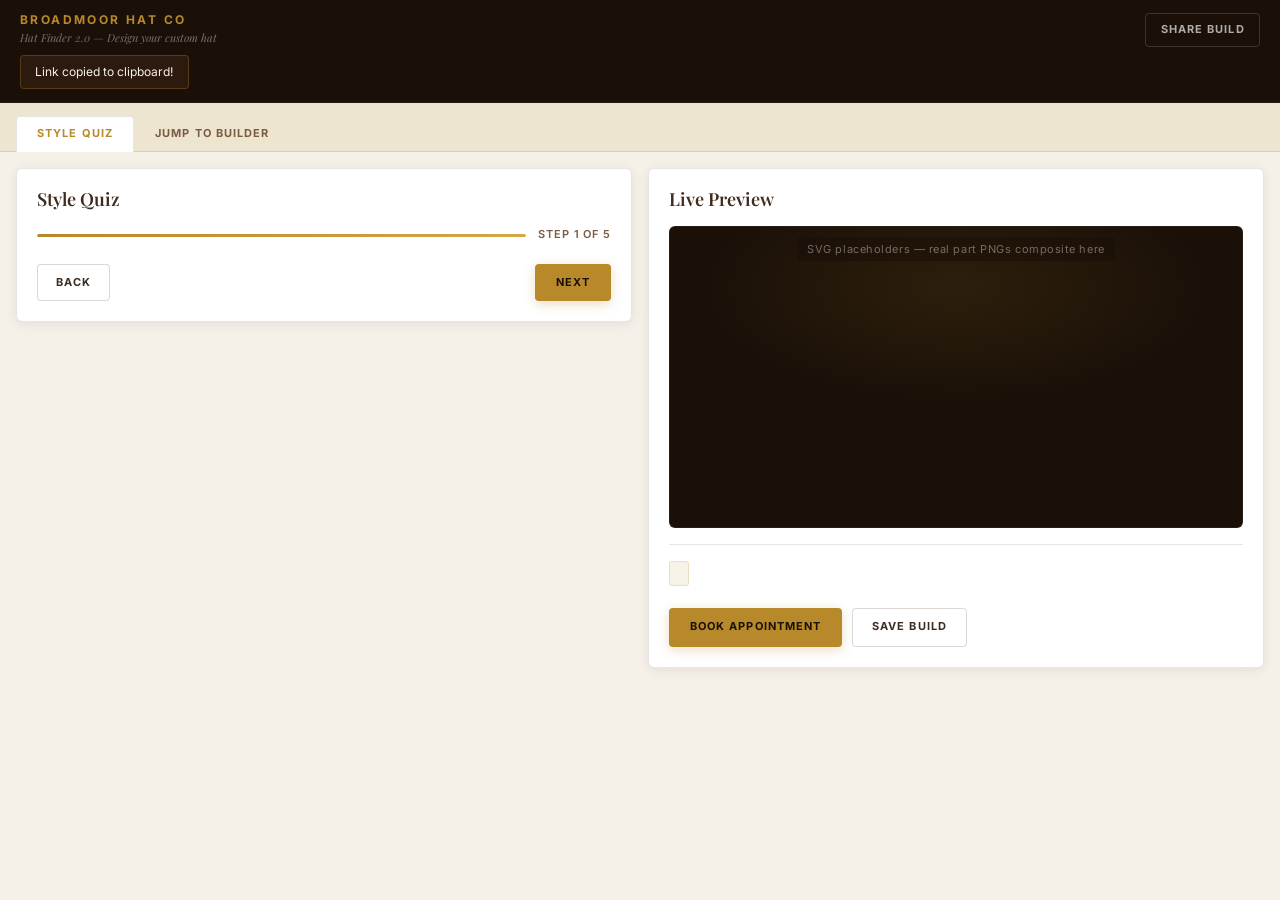
==== commit 0bc83ab3: "Adopt Homelab reference design system across website and Hat Finder Pulls in the website-overhaul pr" ====
--- a/prototype/hat-finder-2.0/index.html
+++ b/prototype/hat-finder-2.0/index.html
@@ -3,81 +3,114 @@
   <head>
     <meta charset="UTF-8" />
     <meta name="viewport" content="width=device-width, initial-scale=1.0" />
-    <title>Broadmoor Hat Co — Hat Finder 2.0 Prototype</title>
+    <title>Broadmoor Hat Co — Hat Finder 2.0</title>
     <link rel="stylesheet" href="./styles.css" />
   </head>
   <body>
     <header class="topbar">
-      <h1>Hat Finder 2.0 Prototype</h1>
-      <p>Quiz + modular piece-part designer (crown / brim / band)</p>
+      <div class="topbar-inner">
+        <div class="topbar-brand">
+          <h1>Broadmoor Hat Co</h1>
+          <p>Hat Finder 2.0 — Design your custom hat</p>
+        </div>
+        <button id="shareBtn" class="btn-share" type="button">Share Build</button>
+      </div>
+      <div id="shareToast" class="share-toast" hidden>Link copied to clipboard!</div>
     </header>
 
+    <nav class="mode-tabs" role="tablist">
+      <button class="tab active" data-mode="quiz" role="tab" aria-selected="true">Style Quiz</button>
+      <button class="tab" data-mode="builder" role="tab" aria-selected="false">Jump to Builder</button>
+    </nav>
+
     <main class="layout">
-      <section class="panel" id="quizPanel">
-        <h2>Style Quiz</h2>
-        <div class="mode-toggle" role="tablist" aria-label="Builder mode">
-          <button id="simpleModeBtn" type="button" class="active">Simple Mode</button>
-          <button id="advancedModeBtn" type="button">Advanced Mode</button>
+      <!-- Left panel: quiz or builder controls -->
+      <section class="panel" id="leftPanel">
+
+        <!-- QUIZ MODE -->
+        <div id="quizSection">
+          <h2>Style Quiz</h2>
+          <div class="quiz-progress-wrap">
+            <div class="quiz-progress-track">
+              <div id="quizProgressBar" class="quiz-progress-fill"></div>
+            </div>
+            <span id="quizProgressLabel" class="quiz-progress-label">Step 1 of 5</span>
+          </div>
+          <div id="quizStep" class="quiz-step"></div>
+          <div class="quiz-actions">
+            <button id="prevBtn" type="button" class="btn-outline">Back</button>
+            <button id="nextBtn" type="button" class="btn-primary">Next</button>
+          </div>
         </div>
-        <div id="quizStep" class="quiz-step"></div>
-        <div class="quiz-actions">
-          <button id="prevBtn" type="button">Back</button>
-          <button id="nextBtn" type="button">Next</button>
+
+        <!-- BUILDER MODE -->
+        <div id="builderSection" hidden>
+          <h2>Configure Your Hat</h2>
+          <form id="builderForm" class="controls" autocomplete="off">
+            <label class="control-label">
+              Crown Style
+              <select id="crownSelect"></select>
+            </label>
+            <label class="control-label">
+              Brim Style
+              <select id="brimStyleSelect"></select>
+            </label>
+            <label class="control-label">
+              Brim Edge
+              <select id="brimEdgeSelect"></select>
+            </label>
+            <label class="control-label">
+              Band
+              <select id="bandSelect"></select>
+            </label>
+            <label class="control-label">
+              Material
+              <select id="materialSelect"></select>
+            </label>
+          </form>
+
+          <div class="color-section">
+            <div class="color-section-label">Color</div>
+            <div id="colorChips" class="color-chips" role="radiogroup" aria-label="Hat color"></div>
+          </div>
         </div>
       </section>
 
+      <!-- Right panel: live preview + result -->
       <section class="panel" id="designerPanel">
-        <h2>Live Designer</h2>
+        <h2>Live Preview</h2>
         <div class="preview-wrap">
-          <svg class="hat-preview" viewBox="0 0 420 280" role="img" aria-label="Hat preview">
+          <div id="assetBadge" class="asset-badge">SVG placeholders — real part PNGs composite here</div>
+          <svg
+            class="hat-preview"
+            viewBox="0 0 420 300"
+            role="img"
+            aria-label="Hat preview"
+            id="hatPreview"
+            xmlns="http://www.w3.org/2000/svg"
+          >
+            <defs id="svgDefs"></defs>
             <g id="layerBrim"></g>
             <g id="layerCrown"></g>
             <g id="layerBand"></g>
           </svg>
         </div>
 
-        <form id="builderForm" class="controls">
-          <label>
-            Crown
-            <select id="crownSelect"></select>
-          </label>
-
-          <label>
-            Brim
-            <select id="brimSelect"></select>
-          </label>
-
-          <label>
-            Band
-            <select id="bandSelect"></select>
-          </label>
-
-          <label>
-            Color Palette
-            <select id="colorSelect"></select>
-          </label>
-
-          <label>
-            Fit Profile
-            <select id="fitSelect"></select>
-          </label>
-        </form>
-
-        <div id="compatibilityMessage" class="notice" aria-live="polite"></div>
-
         <div class="result">
-          <p id="buildCode"></p>
-          <p id="buildSummary"></p>
-          <p id="buildPrice"></p>
-          <p id="buildTurnaround"></p>
-          <button id="saveBuildBtn" type="button">Save My Build</button>
-          <p id="savedBuildMessage"></p>
+          <div class="build-meta-row">
+            <span id="buildCode" class="build-code"></span>
+          </div>
+          <p id="buildSummary" class="build-summary"></p>
+          <div class="build-stats">
+            <span id="buildPrice" class="build-price"></span>
+            <span id="buildTurnaround" class="build-turnaround"></span>
+          </div>
+          <div id="compatNote" class="compat-note" hidden></div>
+          <div class="cta-row">
+            <a href="https://broadmoorhatco.com" target="_blank" rel="noopener" class="btn-cta">Book Appointment</a>
+            <button class="btn-secondary" type="button" id="saveBtn">Save Build</button>
+          </div>
         </div>
-
-        <section class="recommendations">
-          <h3>Top 3 Looks from Quiz</h3>
-          <div id="recommendationsList" class="recommendations-list"></div>
-        </section>
       </section>
     </main>
 
--- a/prototype/hat-finder-2.0/styles.css
+++ b/prototype/hat-finder-2.0/styles.css
@@ -1,153 +1,541 @@
+@import url('https://fonts.googleapis.com/css2?family=Playfair+Display:ital,wght@0,400;0,600;0,700;1,400&family=Inter:wght@300;400;600;700;800&display=swap');
+
+/* ─── Design Tokens ────────────────────────────────────────────── */
 :root {
-  --bg: #f5f1ea;
-  --ink: #2e241f;
-  --panel: #fffdfa;
-  --accent: #7c4f3c;
-}
-
-* { box-sizing: border-box; }
+  --dark:         #1A1008;
+  --dark-mid:     #2C1A0E;
+  --cream:        #F5F0E8;
+  --bone:         #EDE5D0;
+  --sand:         #D4B896;
+  --camel:        #B8892A;
+  --camel-light:  #D4A843;
+  --camel-soft:   rgba(184,137,42,0.10);
+  --ink:          #3D2B1F;
+  --ink-light:    #7A5C42;
+  --panel:        #fff;
+  --border:       rgba(61,43,31,0.12);
+  --border-mid:   rgba(61,43,31,0.18);
+  --shadow-sm:    0 2px 12px rgba(26,16,8,0.08);
+  --shadow-md:    0 4px 24px rgba(26,16,8,0.12);
+}
+
+/* ─── Reset ─────────────────────────────────────────────────────── */
+*, *::before, *::after { box-sizing: border-box; }
+
 body {
   margin: 0;
-  font-family: Inter, system-ui, -apple-system, sans-serif;
-  background: var(--bg);
+  font-family: 'Inter', system-ui, -apple-system, sans-serif;
+  font-size: 15px;
+  line-height: 1.6;
+  background: var(--cream);
   color: var(--ink);
 }
 
+h1, h2, h3, h4 {
+  font-family: 'Playfair Display', Georgia, serif;
+  line-height: 1.2;
+  margin-top: 0;
+}
+
+/* ─── Topbar ────────────────────────────────────────────────────── */
 .topbar {
-  padding: 1rem 1.25rem;
-  border-bottom: 1px solid #d7cec2;
-  background: #fff;
-}
-.topbar h1 { margin: 0; font-size: 1.35rem; }
-.topbar p { margin: 0.35rem 0 0; color: #5b4d45; }
-
+  background: var(--dark);
+  border-bottom: 1px solid rgba(255,255,255,0.06);
+  padding: 0.8rem 1.25rem;
+  position: sticky;
+  top: 0;
+  z-index: 10;
+}
+
+.topbar-inner {
+  display: flex;
+  align-items: center;
+  justify-content: space-between;
+  gap: 1rem;
+}
+
+.topbar-brand h1 {
+  margin: 0;
+  font-family: 'Inter', sans-serif;
+  font-size: 12px;
+  font-weight: 700;
+  letter-spacing: 0.2em;
+  text-transform: uppercase;
+  color: var(--camel);
+}
+
+.topbar-brand p {
+  margin: 2px 0 0;
+  font-family: 'Playfair Display', serif;
+  font-style: italic;
+  font-size: 11px;
+  color: rgba(255,255,255,0.4);
+}
+
+.btn-share {
+  font: inherit;
+  font-size: 11px;
+  font-weight: 700;
+  letter-spacing: 0.1em;
+  text-transform: uppercase;
+  padding: 0.45rem 0.9rem;
+  border-radius: 4px;
+  border: 1px solid rgba(255,255,255,0.15);
+  background: transparent;
+  color: rgba(255,255,255,0.65);
+  cursor: pointer;
+  transition: border-color 0.2s, color 0.2s;
+  white-space: nowrap;
+}
+
+.btn-share:hover {
+  border-color: var(--camel);
+  color: var(--camel);
+}
+
+.share-toast {
+  background: var(--dark-mid);
+  color: var(--cream);
+  font-size: 12px;
+  padding: 0.4rem 0.9rem;
+  border-radius: 4px;
+  margin-top: 0.5rem;
+  display: inline-block;
+  border: 1px solid rgba(184,137,42,0.3);
+}
+
+/* ─── Mode tabs ─────────────────────────────────────────────────── */
+.mode-tabs {
+  display: flex;
+  gap: 0;
+  padding: 0.75rem 1rem 0;
+  border-bottom: 1px solid var(--border);
+  background: var(--bone);
+}
+
+.tab {
+  font: inherit;
+  font-size: 11px;
+  font-weight: 700;
+  letter-spacing: 0.1em;
+  text-transform: uppercase;
+  padding: 0.55rem 1.25rem;
+  border: 1px solid transparent;
+  border-bottom: none;
+  border-radius: 4px 4px 0 0;
+  background: transparent;
+  color: var(--ink-light);
+  cursor: pointer;
+  position: relative;
+  top: 1px;
+  transition: color 0.15s;
+}
+
+.tab.active {
+  background: var(--panel);
+  border-color: var(--border);
+  color: var(--camel);
+}
+
+/* ─── Two-column layout ─────────────────────────────────────────── */
 .layout {
   display: grid;
   grid-template-columns: 1fr 1fr;
   gap: 1rem;
   padding: 1rem;
+  align-items: start;
 }
 
 .panel {
   background: var(--panel);
-  border: 1px solid #ddcfc0;
-  border-radius: 12px;
-  padding: 1rem;
-}
-
-.mode-toggle {
-  display: inline-flex;
-  gap: 0.35rem;
-  margin-bottom: 0.8rem;
-}
-
-.mode-toggle button.active {
-  background: #eedfcf;
-  border-color: var(--accent);
-}
-
-.quiz-step h3 { margin-top: 0; }
-.options { display: grid; gap: 0.5rem; }
+  border: 1px solid var(--border);
+  border-radius: 6px;
+  padding: 1.25rem;
+  box-shadow: var(--shadow-sm);
+}
+
+.panel h2 {
+  margin: 0 0 1rem;
+  font-size: 18px;
+  font-weight: 600;
+}
+
+/* ─── Quiz ──────────────────────────────────────────────────────── */
+.quiz-progress-wrap {
+  display: flex;
+  align-items: center;
+  gap: 0.75rem;
+  margin-bottom: 1.25rem;
+}
+
+.quiz-progress-track {
+  flex: 1;
+  height: 3px;
+  background: var(--border);
+  border-radius: 2px;
+  overflow: hidden;
+}
+
+.quiz-progress-fill {
+  height: 100%;
+  background: linear-gradient(90deg, var(--camel), var(--camel-light));
+  border-radius: 2px;
+  transition: width 0.4s ease;
+}
+
+.quiz-progress-label {
+  font-size: 11px;
+  font-weight: 600;
+  letter-spacing: 0.08em;
+  text-transform: uppercase;
+  color: var(--ink-light);
+  white-space: nowrap;
+}
+
+.quiz-step h3 {
+  margin: 0 0 0.85rem;
+  font-size: 15px;
+}
+
+.options { display: grid; gap: 0.4rem; }
+
 .options button {
-  border: 1px solid #ccb6a3;
+  border: 1px solid var(--border-mid);
   background: #fff;
-  border-radius: 10px;
-  padding: 0.6rem 0.7rem;
+  border-radius: 4px;
+  padding: 0.65rem 0.9rem;
   text-align: left;
   cursor: pointer;
-}
+  font: inherit;
+  font-size: 14px;
+  color: var(--ink);
+  transition: border-color 0.15s, background 0.15s, transform 0.1s;
+}
+
+.options button:hover {
+  border-color: var(--camel);
+  transform: translateY(-1px);
+  box-shadow: var(--shadow-sm);
+}
+
 .options button.active {
-  border-color: var(--accent);
-  background: #f9efe7;
-}
+  border-color: var(--camel);
+  background: var(--dark);
+  color: var(--cream);
+  font-weight: 600;
+}
+
 .quiz-actions {
   display: flex;
   justify-content: space-between;
-  margin-top: 1rem;
-}
-
-.preview-wrap {
-  display: grid;
-  place-items: center;
-  background: #f7f3ee;
-  border: 1px dashed #ccb9a6;
-  border-radius: 12px;
-  min-height: 300px;
-}
-.hat-preview { width: 100%; max-width: 400px; }
-
+  gap: 0.5rem;
+  margin-top: 1.1rem;
+}
+
+/* ─── Buttons ───────────────────────────────────────────────────── */
+.btn-outline {
+  font: inherit;
+  font-size: 11px;
+  font-weight: 700;
+  letter-spacing: 0.1em;
+  text-transform: uppercase;
+  padding: 0.55rem 1.1rem;
+  border-radius: 4px;
+  border: 1px solid var(--border-mid);
+  background: #fff;
+  cursor: pointer;
+  color: var(--ink);
+  transition: border-color 0.15s;
+}
+
+.btn-outline:disabled { opacity: 0.3; cursor: default; }
+.btn-outline:not(:disabled):hover { border-color: var(--camel); color: var(--camel); }
+
+.btn-primary {
+  font: inherit;
+  font-size: 11px;
+  font-weight: 700;
+  letter-spacing: 0.1em;
+  text-transform: uppercase;
+  padding: 0.55rem 1.3rem;
+  border-radius: 4px;
+  border: none;
+  background: var(--camel);
+  color: var(--dark);
+  cursor: pointer;
+  box-shadow: 0 3px 12px rgba(184,137,42,0.28);
+  transition: background 0.15s, box-shadow 0.15s, transform 0.1s;
+}
+
+.btn-primary:hover {
+  background: var(--camel-light);
+  transform: translateY(-1px);
+  box-shadow: 0 5px 16px rgba(184,137,42,0.38);
+}
+
+/* ─── Builder controls ──────────────────────────────────────────── */
 .controls {
   display: grid;
-  grid-template-columns: repeat(2, minmax(160px, 1fr));
-  gap: 0.7rem;
-  margin-top: 1rem;
-}
-.controls label {
+  grid-template-columns: 1fr 1fr;
+  gap: 0.65rem;
+}
+
+.control-label {
   display: grid;
   gap: 0.3rem;
-  font-weight: 600;
-  font-size: 0.93rem;
-}
-select, button {
-  font: inherit;
-  padding: 0.55rem 0.6rem;
-  border-radius: 8px;
-  border: 1px solid #cbb7a4;
+  font-size: 11px;
+  font-weight: 700;
+  letter-spacing: 0.1em;
+  text-transform: uppercase;
+  color: var(--ink-light);
+}
+
+select {
+  font: inherit;
+  font-size: 14px;
+  padding: 0.55rem 0.65rem;
+  border-radius: 4px;
+  border: 1px solid var(--border-mid);
   background: #fff;
-}
-
-.notice {
-  min-height: 1.25rem;
-  margin-top: 0.6rem;
-  color: #7b3f2a;
-  font-size: 0.92rem;
-}
-
+  color: var(--ink);
+  width: 100%;
+  cursor: pointer;
+  transition: border-color 0.15s;
+}
+
+select:focus-visible {
+  outline: none;
+  border-color: var(--camel);
+  box-shadow: 0 0 0 3px rgba(184,137,42,0.1);
+}
+
+/* ─── Color chips ───────────────────────────────────────────────── */
+.color-section {
+  margin-top: 1.1rem;
+  padding-top: 1rem;
+  border-top: 1px solid var(--border);
+}
+
+.color-section-label {
+  font-size: 11px;
+  font-weight: 700;
+  letter-spacing: 0.1em;
+  text-transform: uppercase;
+  color: var(--ink-light);
+  margin-bottom: 0.65rem;
+}
+
+.color-chips {
+  display: flex;
+  flex-wrap: wrap;
+  gap: 0.6rem;
+}
+
+.color-chip {
+  display: flex;
+  flex-direction: column;
+  align-items: center;
+  gap: 0.35rem;
+  cursor: pointer;
+  background: none;
+  border: none;
+  padding: 0;
+  font: inherit;
+  transition: transform 0.15s;
+}
+
+.color-chip:hover { transform: translateY(-2px); }
+
+.chip-swatch {
+  width: 40px;
+  height: 40px;
+  border-radius: 50%;
+  border: 2px solid transparent;
+  outline: 1.5px solid var(--border-mid);
+  outline-offset: 2px;
+  transition: outline-color 0.15s, outline-width 0.15s, box-shadow 0.15s;
+  box-shadow: var(--shadow-sm);
+}
+
+.color-chip.active .chip-swatch {
+  outline-color: var(--camel);
+  outline-width: 2px;
+  box-shadow: 0 0 0 4px rgba(184,137,42,0.15);
+}
+
+.chip-label {
+  font-size: 11px;
+  color: var(--ink-light);
+  text-align: center;
+  max-width: 52px;
+  line-height: 1.2;
+}
+
+/* ─── Preview panel ─────────────────────────────────────────────── */
+.preview-wrap {
+  position: relative;
+  background: var(--dark);
+  border: 1px solid rgba(255,255,255,0.06);
+  border-radius: 6px;
+  min-height: 290px;
+  display: flex;
+  flex-direction: column;
+  align-items: center;
+  justify-content: center;
+  overflow: hidden;
+}
+
+.preview-wrap::before {
+  content: '';
+  position: absolute;
+  inset: 0;
+  background: radial-gradient(ellipse 70% 60% at 50% 20%, rgba(184,137,42,0.12) 0%, transparent 65%);
+  pointer-events: none;
+}
+
+.asset-badge {
+  position: absolute;
+  top: 10px;
+  left: 50%;
+  transform: translateX(-50%);
+  font-size: 11px;
+  color: rgba(245,240,232,0.4);
+  background: rgba(26,16,8,0.55);
+  padding: 0.2rem 0.6rem;
+  border-radius: 2px;
+  white-space: nowrap;
+  pointer-events: none;
+  letter-spacing: 0.05em;
+}
+
+.asset-badge.has-assets {
+  color: rgba(212,168,67,0.85);
+  background: rgba(26,16,8,0.55);
+}
+
+.hat-preview {
+  width: 100%;
+  max-width: 420px;
+  position: relative;
+  z-index: 1;
+}
+
+/* ─── Result section ────────────────────────────────────────────── */
 .result {
   margin-top: 1rem;
-  border-top: 1px solid #e5d8cb;
-  padding-top: 0.75rem;
-}
-
-#saveBuildBtn {
-  margin-top: 0.25rem;
-  background: #f2e5d8;
-}
-
-#savedBuildMessage {
-  margin-top: 0.45rem;
-  font-size: 0.92rem;
-  color: #4f3e33;
-}
-
-.recommendations {
-  margin-top: 1rem;
-}
-
-.recommendations h3 {
+  padding-top: 1rem;
+  border-top: 1px solid var(--border);
+}
+
+.build-meta-row { margin-bottom: 0.5rem; }
+
+.build-code {
+  font-family: 'Inter', monospace;
+  font-size: 12px;
+  font-weight: 700;
+  letter-spacing: 0.08em;
+  color: var(--camel);
+  background: var(--camel-soft);
+  padding: 0.25rem 0.55rem;
+  border-radius: 3px;
+  border: 1px solid rgba(184,137,42,0.2);
+}
+
+.build-summary {
+  margin: 0.4rem 0;
+  font-size: 14px;
+  color: var(--ink-light);
+  line-height: 1.5;
+}
+
+.build-stats {
+  display: flex;
+  gap: 1.25rem;
+  align-items: baseline;
   margin: 0.5rem 0;
-  font-size: 1rem;
-}
-
-.recommendations-list {
-  display: grid;
-  gap: 0.55rem;
-}
-
-.recommendation-card {
-  text-align: left;
-  display: grid;
-  gap: 0.2rem;
-  border: 1px solid #d9c6b4;
+}
+
+.build-price {
+  font-size: 1.15rem;
+  font-weight: 700;
+  font-family: 'Playfair Display', serif;
+  color: var(--ink);
+}
+
+.build-turnaround {
+  font-size: 12px;
+  color: var(--ink-light);
+}
+
+.compat-note {
+  font-size: 13px;
+  color: #7A5500;
+  background: #FFF8E6;
+  border: 1px solid rgba(184,137,42,0.3);
+  border-radius: 4px;
+  padding: 0.5rem 0.75rem;
+  margin: 0.5rem 0;
+}
+
+.cta-row {
+  display: flex;
+  gap: 0.6rem;
+  margin-top: 0.9rem;
+  flex-wrap: wrap;
+}
+
+.btn-cta {
+  display: inline-flex;
+  align-items: center;
+  justify-content: center;
+  font: inherit;
+  font-size: 11px;
+  font-weight: 700;
+  letter-spacing: 0.1em;
+  text-transform: uppercase;
+  padding: 0.6rem 1.3rem;
+  border-radius: 4px;
+  border: none;
+  background: var(--camel);
+  color: var(--dark);
+  cursor: pointer;
+  text-decoration: none;
+  box-shadow: 0 3px 12px rgba(184,137,42,0.28);
+  transition: background 0.15s, transform 0.1s;
+}
+
+.btn-cta:hover {
+  background: var(--camel-light);
+  transform: translateY(-1px);
+}
+
+.btn-secondary {
+  font: inherit;
+  font-size: 11px;
+  font-weight: 700;
+  letter-spacing: 0.1em;
+  text-transform: uppercase;
+  padding: 0.6rem 1.2rem;
+  border-radius: 4px;
+  border: 1px solid var(--border-mid);
   background: #fff;
-}
-
-.recommendation-card small,
-.muted {
-  color: #655146;
-}
-
-@media (max-width: 900px) {
+  color: var(--ink);
+  cursor: pointer;
+  transition: border-color 0.15s, color 0.15s;
+}
+
+.btn-secondary:hover {
+  border-color: var(--camel);
+  color: var(--camel);
+}
+
+/* ─── Responsive ────────────────────────────────────────────────── */
+@media (max-width: 860px) {
   .layout { grid-template-columns: 1fr; }
+  .controls { grid-template-columns: 1fr 1fr; }
+}
+
+@media (max-width: 480px) {
   .controls { grid-template-columns: 1fr; }
-}
+  .topbar-brand p { display: none; }
+}
